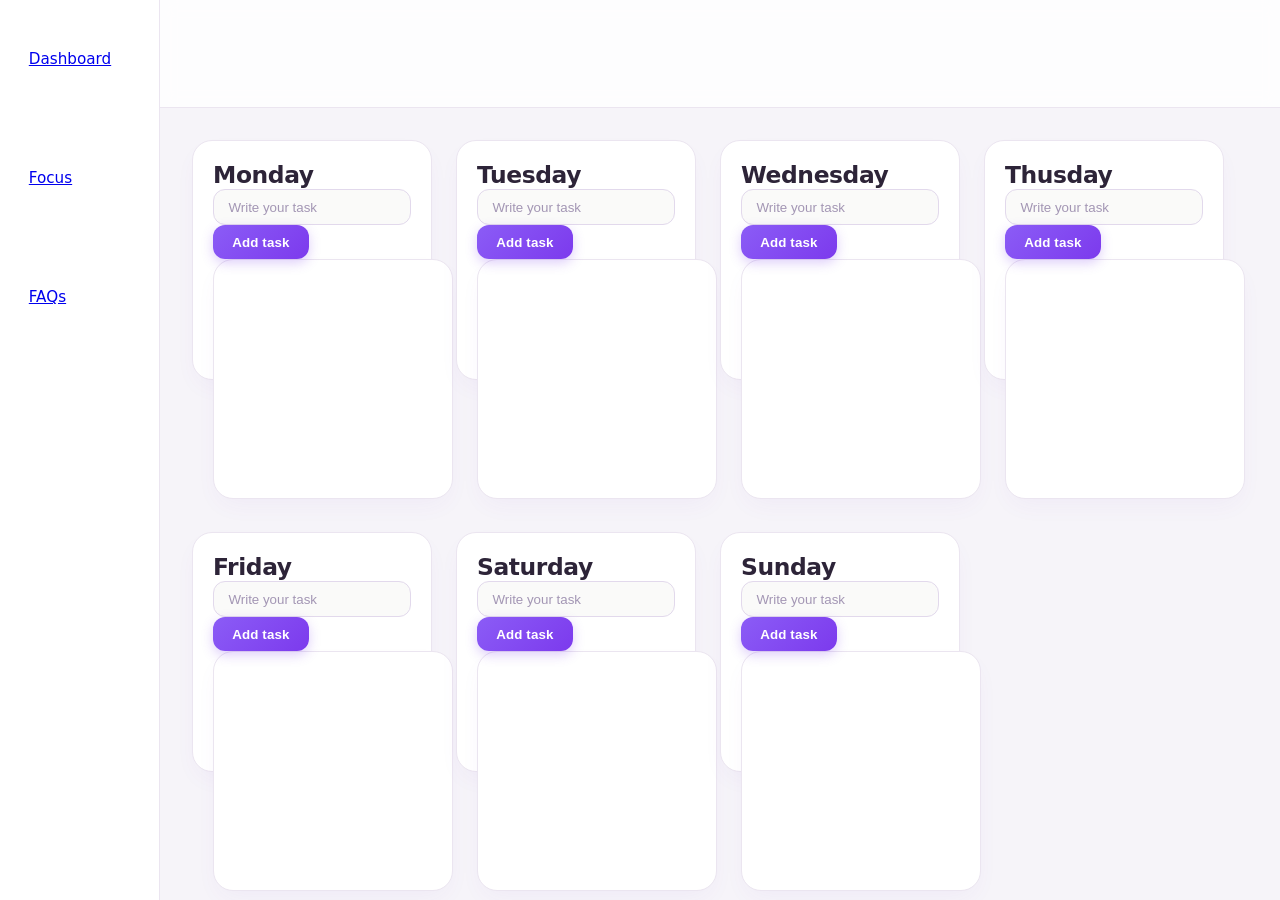
==== dashboard.html @ 5500835c "Added functionality to login form and dashbaord structure" ====
<!DOCTYPE html>
<html lang="en">
<head>
    <meta charset="UTF-8">
    <meta name="viewport" content="width=device-width, initial-scale=1.0">
    <title>Student-Dashboard</title>
    <link rel = stylesheet href = "dashboard.css">
    
</head>
<body>
   <div id="sidebar">
    <div class="list">
        <ul class="list-content">
            <li>
                <div>
                <a href = "#">
                Dashboard
            
            </a>
            </div>
            </li>
        </ul>
        <ul class="list-content">
            <li>
                <div>
                <a href = "#">
               Focus
               
            </a>
            </div>
            </li>
        </ul>
        <ul class="list-content">
            <li>
                <div>
                <a href = "#">
                FAQs
            </a>
        </div>
            </li>
        </ul>
    </div>
   </div>
   <div id="main">
    <div id = "welcome">
        <div id = "message">
            <p id = "message_username"></p>
            
        </div>
        </div>
        <div class = "cards">
        <div class = "to-do-list">
            <div class = "heading">
            <h3>Monday</h3>
            <input placeholder = "Write your task">
            <button class = "btn">Add task</button>
        </div>

        <div class = "task">
            <ul>
                
            </ul>

        </div>
    </div>

    <div class = "to-do-list">
        <div class = "heading">
        <h3>Tuesday</h3>
        <input placeholder = "Write your task">
        <button class = "btn">Add task</button>
    </div>

    <div class = "task">
        <ul>
            
        </ul>

    </div>
</div>
<div class = "to-do-list">
    <div class = "heading">
    <h3>Wednesday</h3>
    <input placeholder = "Write your task">
    <button class = "btn">Add task</button>
</div>

<div class = "task">
    <ul>
        
    </ul>

</div>
</div>

<div class = "to-do-list">
    <div class = "heading">
    <h3>Thusday</h3>
    <input placeholder = "Write your task">
    <button class = "btn">Add task</button>
</div>

<div class = "task">
    <ul>
        
    </ul>

</div>
</div>

<div class = "to-do-list">
    <div class = "heading">
    <h3>Friday</h3>
    <input placeholder = "Write your task">
    <button class = "btn">Add task</button>
</div>

<div class = "task">
    <ul>
        
    </ul>

</div>
</div>

<div class = "to-do-list">
    <div class = "heading">
    <h3>Saturday</h3>
    <input placeholder = "Write your task">
    <button class = "btn">Add task</button>
</div>

<div class = "task">
    <ul>
        
    </ul>

</div>
</div>

<div class = "to-do-list">
    <div class = "heading">
    <h3>Sunday</h3>
    <input placeholder = "Write your task">
    <button class = "btn">Add task</button>
</div>

<div class = "task">
    <ul>
        
    </ul>

</div>
</div>


    


</div>
</div>
<script src = "dashboard.js"></script>
</body>
</html>
---- dashboard.css ----
* {
    padding: 0;
    margin: 0;
    box-sizing: border-box;
}

body {
    min-width: 100vw;
    min-height: 100vh;
    display: flex;
    background-color: #F6F4F9;
    font-family: 'Plus Jakarta Sans', system-ui, -apple-system, sans-serif;
    color: #2D2438;
}

#sidebar {
    width: 10vw;
    min-width: 160px;
    height: 100vh;
    transition: all 0.3s cubic-bezier(0.175, 0.885, 0.32, 1.275);
    background-color: #FFFFFF;
    border-right: 1px solid #EBE5F0;
}

.list-content {
    padding-top: 2rem;
    padding-bottom: 2rem;
    list-style: none;
}

.list-content li {
    padding: 0.75rem 1.2rem;
    color: #7A6F8B;
    font-weight: 500;
    font-size: 0.95rem;
    cursor: pointer;
    transition: all 0.25s ease;
    border-radius: 0.75rem;
    margin: 0.4rem 0.6rem;
}

.list-content li:hover {
    background-color: #F0EBF7;
    color: #7B42BC;
    transform: translateX(3px);
}

#main {
    flex: 1;
    height: 100vh;
    display: flex;
    flex-direction: column;
}

#welcome {
    width: 100%;
    height: 12%;
    border-bottom: 1px solid #EBE5F0;
    background-color: rgba(255, 255, 255, 0.8);
    backdrop-filter: blur(8px);
    display: flex;
    align-items: center;
    padding: 0 2rem;
}

.cards {
    flex: 1;
    display: flex;
    flex-wrap: wrap;
    gap: 1.5rem;
    padding-top: 2rem;
    padding-left: 2rem;
    background-color: #F6F4F9;
}

.to-do-list {
    width: 15rem;
    height: 15rem;
    background-color: #FFFFFF;
    border: 1px solid #EBE5F0;
    border-radius: 1.25rem;
    padding: 1.25rem;
    box-shadow: 0 10px 25px -5px rgba(123, 66, 188, 0.05);
    transition: all 0.3s ease;
}

.to-do-list:hover {
    box-shadow: 0 15px 30px -5px rgba(123, 66, 188, 0.12);
    border-color: #D8CBE5;
}

.task {
    width: 15rem;
    height: 15rem;
    background-color: #FFFFFF;
    border: 1px solid #EBE5F0;
    border-radius: 1.25rem;
    padding: 1.25rem;
    box-shadow: 0 10px 25px -5px rgba(123, 66, 188, 0.05);
    transition: all 0.3s ease;
}

.task:hover {
    box-shadow: 0 15px 30px -5px rgba(123, 66, 188, 0.12);
    border-color: #D8CBE5;
}

.heading {
    color: #2D2438;
    font-size: 1.25rem;
    font-weight: 600;
    letter-spacing: -0.02em;
}

.btn {
    background: linear-gradient(135deg, #8B5CF6 0%, #7C3AED 100%);
    color: #FFFFFF;
    border: none;
    border-radius: 0.75rem;
    padding: 0.6rem 1.2rem;
    font-weight: 600;
    letter-spacing: 0.01em;
    cursor: pointer;
    box-shadow: 0 4px 12px rgba(124, 58, 237, 0.25);
    transition: all 0.2s ease;
}

.btn:hover {
    background: linear-gradient(135deg, #7C3AED 0%, #6D28D9 100%);
    box-shadow: 0 6px 16px rgba(124, 58, 237, 0.35);
}

.btn:active {
    transform: scale(0.96);
}

.to-do-list input {
    width: 100%;
    padding: 0.6rem 0.9rem;
    border: 1.5px solid #E2D9EC;
    border-radius: 0.75rem;
    background-color: #FAFAF9;
    color: #2D2438;
    outline: none;
    transition: all 0.2s ease;
}

.to-do-list input::placeholder {
    color: #A396B4;
}

.to-do-list input:focus {
    background-color: #FFFFFF;
    border-color: #8B5CF6;
    box-shadow: 0 0 0 4px rgba(139, 92, 246, 0.12);
}
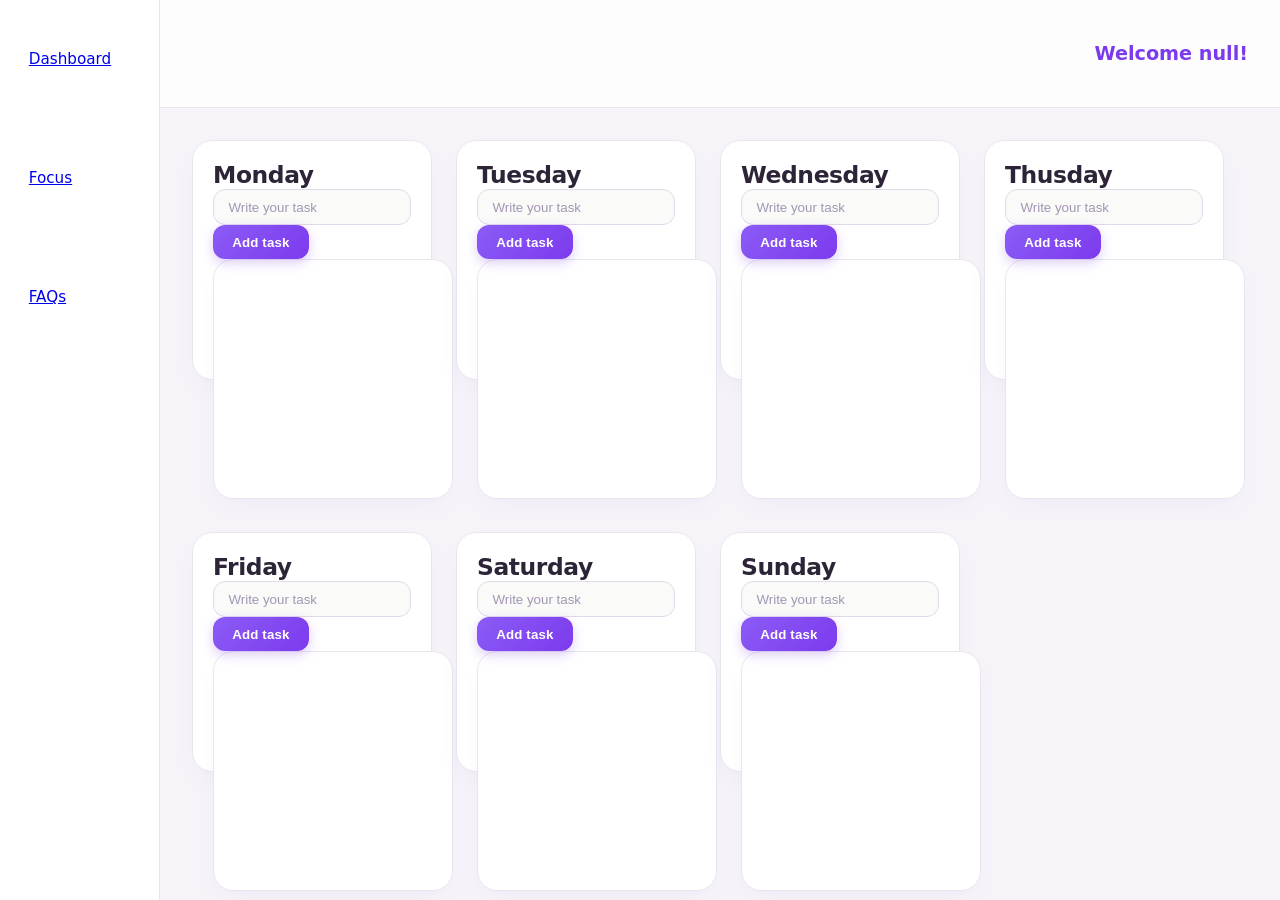
==== commit 79a68273: "Improved the functionality of dashbaord" ====
--- a/dashboard.html
+++ b/dashboard.html
@@ -13,7 +13,7 @@
         <ul class="list-content">
             <li>
                 <div>
-                <a href = "#">
+                <a href = "dashboard.html" target = "_blank">
                 Dashboard
             
             </a>
@@ -23,7 +23,7 @@
         <ul class="list-content">
             <li>
                 <div>
-                <a href = "#">
+                <a href = "focus.html" target = "_self">
                Focus
                
             </a>
@@ -33,7 +33,7 @@
         <ul class="list-content">
             <li>
                 <div>
-                <a href = "#">
+                <a href = "faq.html" target = "_self">
                 FAQs
             </a>
         </div>
@@ -52,12 +52,12 @@
         <div class = "to-do-list">
             <div class = "heading">
             <h3>Monday</h3>
-            <input placeholder = "Write your task">
+            <input class ="addtask" placeholder = "Write your task">
             <button class = "btn">Add task</button>
         </div>
 
         <div class = "task">
-            <ul>
+            <ul class = "to-do-task">
                 
             </ul>
 
@@ -67,12 +67,12 @@
     <div class = "to-do-list">
         <div class = "heading">
         <h3>Tuesday</h3>
-        <input placeholder = "Write your task">
+        <input class ="addtask" placeholder = "Write your task">
         <button class = "btn">Add task</button>
     </div>
 
     <div class = "task">
-        <ul>
+        <ul class = "to-do-task">
             
         </ul>
 
@@ -81,12 +81,12 @@
 <div class = "to-do-list">
     <div class = "heading">
     <h3>Wednesday</h3>
-    <input placeholder = "Write your task">
+    <input class ="addtask" placeholder = "Write your task">
     <button class = "btn">Add task</button>
 </div>
 
 <div class = "task">
-    <ul>
+    <ul class = "to-do-task">
         
     </ul>
 
@@ -96,12 +96,12 @@
 <div class = "to-do-list">
     <div class = "heading">
     <h3>Thusday</h3>
-    <input placeholder = "Write your task">
+    <input  class ="addtask" placeholder = "Write your task">
     <button class = "btn">Add task</button>
 </div>
 
 <div class = "task">
-    <ul>
+    <ul class = "to-do-task">
         
     </ul>
 
@@ -111,12 +111,12 @@
 <div class = "to-do-list">
     <div class = "heading">
     <h3>Friday</h3>
-    <input placeholder = "Write your task">
+    <input class ="addtask" placeholder = "Write your task">
     <button class = "btn">Add task</button>
 </div>
 
-<div class = "task">
-    <ul>
+<div class = "task" >
+    <ul class = "to-do-task">
         
     </ul>
 
@@ -126,12 +126,12 @@
 <div class = "to-do-list">
     <div class = "heading">
     <h3>Saturday</h3>
-    <input placeholder = "Write your task">
+    <input class ="addtask" placeholder = "Write your task">
     <button class = "btn">Add task</button>
 </div>
 
 <div class = "task">
-    <ul>
+    <ul class = "to-do-task">
         
     </ul>
 
@@ -141,12 +141,12 @@
 <div class = "to-do-list">
     <div class = "heading">
     <h3>Sunday</h3>
-    <input placeholder = "Write your task">
+    <input class ="addtask" placeholder = "Write your task">
     <button class = "btn">Add task</button>
 </div>
 
 <div class = "task">
-    <ul>
+    <ul class = "to-do-task">
         
     </ul>
 
--- a/dashboard.css
+++ b/dashboard.css
@@ -53,13 +53,18 @@
 }
 
 #welcome {
+    display: flex;
+    flex-direction: column;
+    justify-content: center;
+    align-items: flex-end;
+    font-weight: 600;
+    font-size: larger;
+    color: #7C3AED;
     width: 100%;
     height: 12%;
     border-bottom: 1px solid #EBE5F0;
     background-color: rgba(255, 255, 255, 0.8);
     backdrop-filter: blur(8px);
-    display: flex;
-    align-items: center;
     padding: 0 2rem;
 }
 
